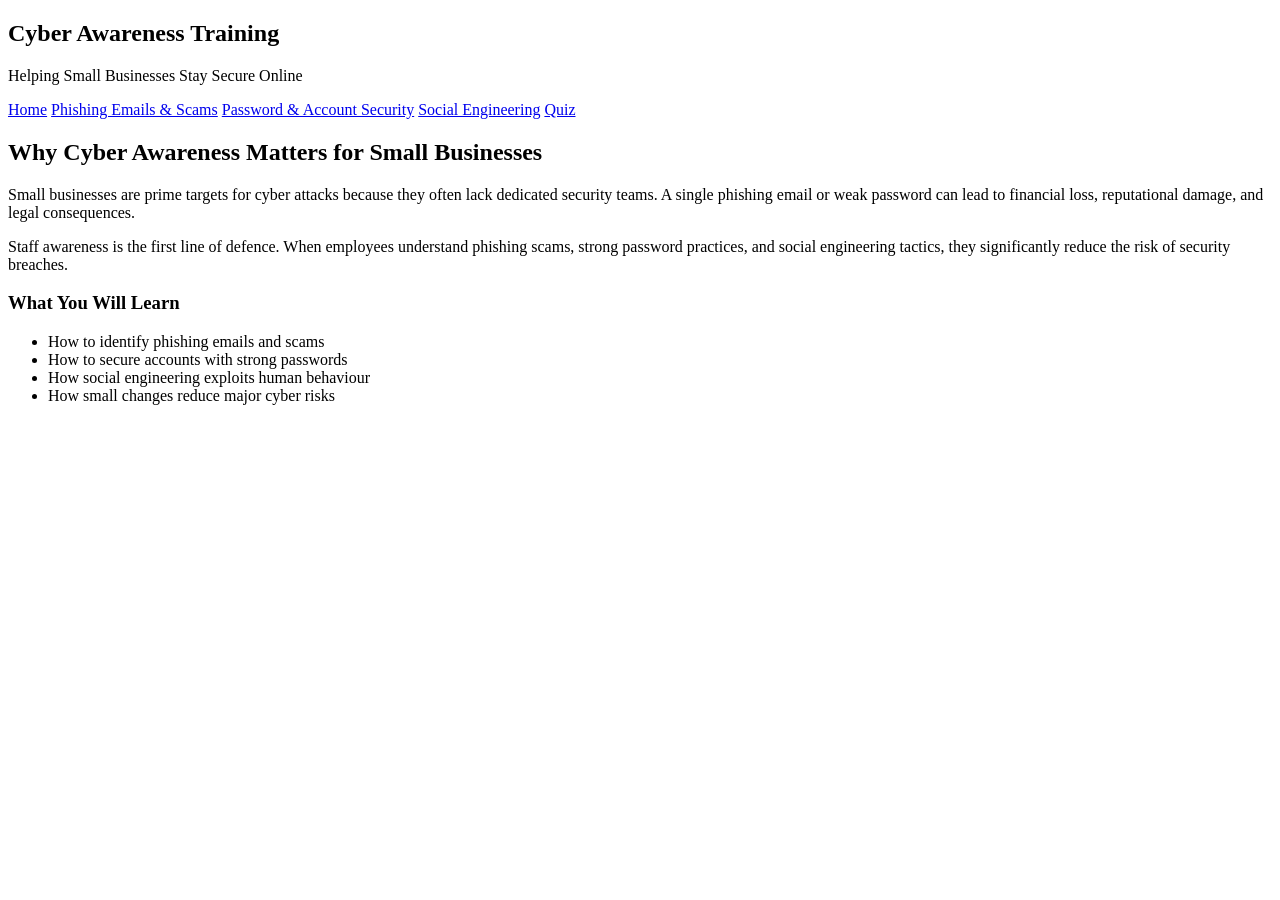
==== main.html @ b4e7c0b8 "Create main.html" ====
<!DOCTYPE html>
<html lang="en">
<head>
    <meta charset="UTF-8">
    <title>Cyber Awareness Training for Small Businesses</title>
    <meta name="viewport" content="width=device-width, initial-scale=1.0">
    <link rel="stylesheet" href="styles.css">
</head>
<body>

<!-- HERO SECTION -->
<section class="hero">
    <div class="hero-content">
        <h1>Cyber Awareness Training</h1>
        <p class="subtitle">Helping Small Businesses Stay Secure Online</p>

        <!-- NAVIGATION -->
        <div class="top-navigation">
            <a href="index.html">Home</a>
            <a href="phishing.html">Phishing Emails & Scams</a>
            <a href="password.html">Password & Account Security</a>
            <a href="social.html">Social Engineering</a>
            <a href="index5.html">Quiz</a>
        </div>
    </div>
</section>

<!-- MAIN CONTENT -->
<section class="container">

    <div class="content-card">
        <h2>Why Cyber Awareness Matters for Small Businesses</h2>
        <p>
            Small businesses are prime targets for cyber attacks because they often lack
            dedicated security teams. A single phishing email or weak password can lead
            to financial loss, reputational damage, and legal consequences.
        </p>
        <p>
            Staff awareness is the first line of defence. When employees understand
            phishing scams, strong password practices, and social engineering tactics,
            they significantly reduce the risk of security breaches.
        </p>
    </div>

    <div class="content-card">
        <h3>What You Will Learn</h3>
        <ul>
            <li>How to identify phishing emails and scams</li>
            <li>How to secure accounts with strong passwords</li>
            <li>How social engineering exploits human behaviour</li>
            <li>How small changes reduce major cyber risks</li>
        </ul>
    </div>

</section>

</body>
</html>
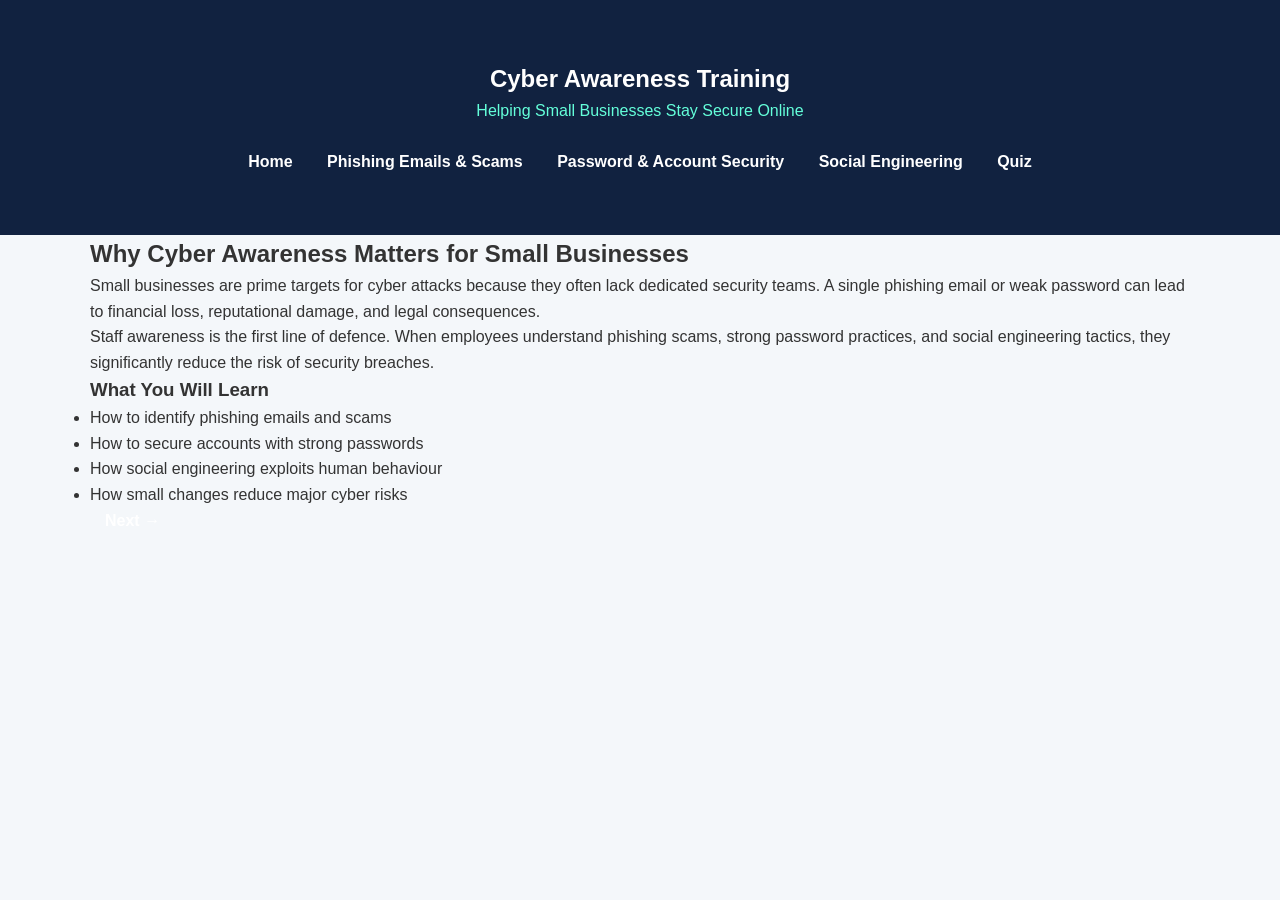
==== commit b20ca2f3: "Update main.html" ====
--- a/main.html
+++ b/main.html
@@ -52,6 +52,9 @@
         </ul>
     </div>
 
+        <nav class="page-navigation">
+            <a href="main2.html" class="nav-btn next-btn">Next →</a>
+        </nav>
 </section>
 
 </body>
--- a/styles.css
+++ b/styles.css
@@ -0,0 +1,140 @@
+* {
+    margin: 0;
+    padding: 0;
+    box-sizing: border-box;
+}
+
+body {
+    font-family: Arial, Helvetica, sans-serif;
+    background-color: #f4f7fa;
+    color: #333;
+    line-height: 1.6;
+}
+
+.container {
+    width: 90%;
+    max-width: 1100px;
+    margin: auto;
+}
+
+/* Header */
+header {
+    background: #0a192f;
+    color: white;
+    padding: 30px 0;
+    text-align: center;
+}
+
+.subtitle {
+    margin: 10px 0 20px;
+    font-weight: 300;
+    color: #64ffda;
+}
+
+nav a {
+    color: white;
+    text-decoration: none;
+    margin: 0 15px;
+    font-weight: bold;
+}
+
+nav a:hover {
+    color: #64ffda;
+}
+
+/* Hero Section */
+.hero {
+    background: #112240;
+    color: white;
+    padding: 60px 0;
+    text-align: center;
+}
+
+.hero h2 {
+    font-size: 2rem;
+    margin-bottom: 20px;
+}
+
+.hero p {
+    max-width: 700px;
+    margin: auto;
+    margin-bottom: 25px;
+}
+
+.btn {
+    display: inline-block;
+    padding: 10px 25px;
+    background: #64ffda;
+    color: #0a192f;
+    text-decoration: none;
+    font-weight: bold;
+    border-radius: 5px;
+}
+
+.btn:hover {
+    background: #52e0c4;
+}
+
+/* Features Section */
+.features {
+    display: flex;
+    justify-content: space-between;
+    padding: 60px 0;
+    gap: 20px;
+}
+
+.card {
+    background: white;
+    padding: 25px;
+    border-radius: 8px;
+    flex: 1;
+    box-shadow: 0 5px 15px rgba(0, 0, 0, 0.05);
+}
+
+.card h3 {
+    margin-bottom: 15px;
+}
+
+/* About Section */
+.about {
+    background: white;
+    padding: 60px 0;
+    text-align: center;
+}
+
+.about p {
+    max-width: 800px;
+    margin: auto;
+}
+
+/* Footer */
+footer {
+    background: #0a192f;
+    color: white;
+    text-align: center;
+    padding: 20px 0;
+    margin-top: 40px;
+}
+
+/* Responsive Design */
+@media (max-width: 768px) {
+    .features {
+        flex-direction: column;
+    }
+}
+/* TOP NAVIGATION */
+.top-navigation {
+    margin-top: 25px;
+}
+
+.top-navigation a {
+    color: white;
+    text-decoration: none;
+    margin: 0 15px;
+    font-weight: 600;
+    transition: opacity 0.3s ease;
+}
+
+.top-navigation a:hover {
+    opacity: 0.8;
+}
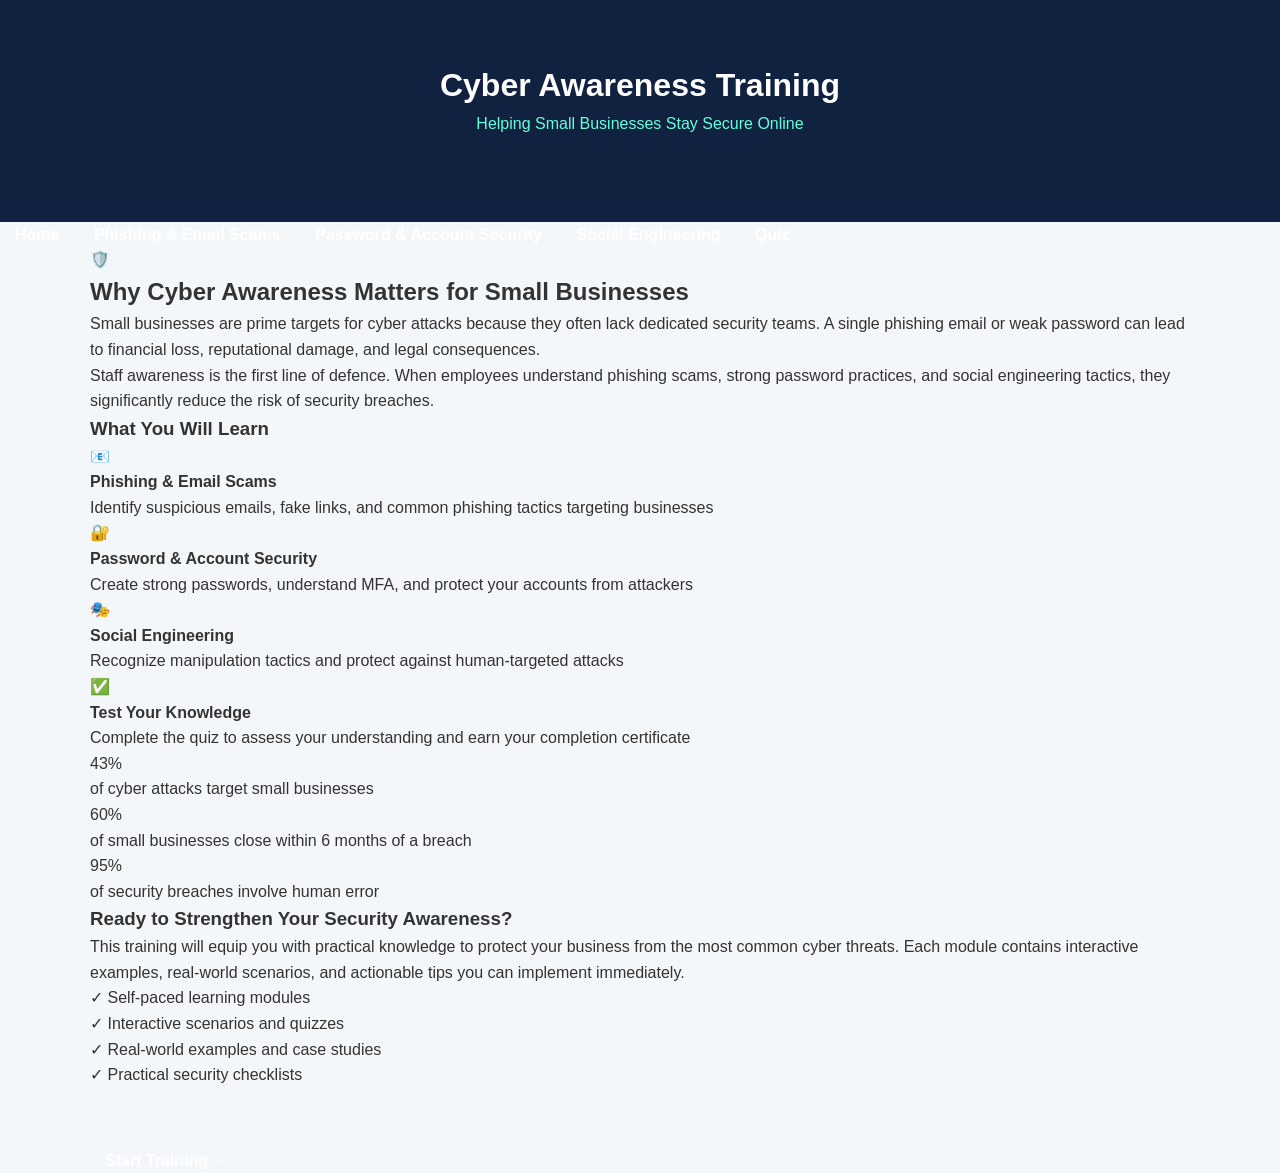
==== commit 4f8084ca: "Update main.html" ====
--- a/main.html
+++ b/main.html
@@ -2,60 +2,115 @@
 <html lang="en">
 <head>
     <meta charset="UTF-8">
+    <meta name="viewport" content="width=device-width, initial-scale=1.0">
     <title>Cyber Awareness Training for Small Businesses</title>
-    <meta name="viewport" content="width=device-width, initial-scale=1.0">
     <link rel="stylesheet" href="styles.css">
 </head>
 <body>
+    <header class="hero">
+        <div class="hero-content">
+            <h1>Cyber Awareness Training</h1>
+            <p class="subtitle">Helping Small Businesses Stay Secure Online</p>
+        </div>
+    </header>
 
-<!-- HERO SECTION -->
-<section class="hero">
-    <div class="hero-content">
-        <h1>Cyber Awareness Training</h1>
-        <p class="subtitle">Helping Small Businesses Stay Secure Online</p>
+    <nav class="main-navigation">
+        <div class="nav-container">
+            <a href="index.html" class="nav-link active">Home</a>
+            <a href="phishing.html" class="nav-link">Phishing & Email Scams</a>
+            <a href="password.html" class="nav-link">Password & Account Security</a>
+            <a href="social.html" class="nav-link">Social Engineering</a>
+            <a href="quiz.html" class="nav-link">Quiz</a>
+        </div>
+    </nav>
 
-        <!-- NAVIGATION -->
-        <div class="top-navigation">
-            <a href="index.html">Home</a>
-            <a href="phishing.html">Phishing Emails & Scams</a>
-            <a href="password.html">Password & Account Security</a>
-            <a href="social.html">Social Engineering</a>
-            <a href="index5.html">Quiz</a>
-        </div>
-    </div>
-</section>
+    <main class="container">
+        <section class="intro-section">
+            <div class="content-card feature-card">
+                <div class="icon-large">🛡️</div>
+                <h2>Why Cyber Awareness Matters for Small Businesses</h2>
+                <p>
+                    Small businesses are prime targets for cyber attacks because they often lack
+                    dedicated security teams. A single phishing email or weak password can lead
+                    to financial loss, reputational damage, and legal consequences.
+                </p>
+                <p>
+                    Staff awareness is the first line of defence. When employees understand
+                    phishing scams, strong password practices, and social engineering tactics,
+                    they significantly reduce the risk of security breaches.
+                </p>
+            </div>
 
-<!-- MAIN CONTENT -->
-<section class="container">
+            <div class="content-card">
+                <h3>What You Will Learn</h3>
+                <div class="learning-grid">
+                    <div class="learning-item">
+                        <div class="learning-icon">📧</div>
+                        <h4>Phishing & Email Scams</h4>
+                        <p>Identify suspicious emails, fake links, and common phishing tactics targeting businesses</p>
+                    </div>
+                    <div class="learning-item">
+                        <div class="learning-icon">🔐</div>
+                        <h4>Password & Account Security</h4>
+                        <p>Create strong passwords, understand MFA, and protect your accounts from attackers</p>
+                    </div>
+                    <div class="learning-item">
+                        <div class="learning-icon">🎭</div>
+                        <h4>Social Engineering</h4>
+                        <p>Recognize manipulation tactics and protect against human-targeted attacks</p>
+                    </div>
+                    <div class="learning-item">
+                        <div class="learning-icon">✅</div>
+                        <h4>Test Your Knowledge</h4>
+                        <p>Complete the quiz to assess your understanding and earn your completion certificate</p>
+                    </div>
+                </div>
+            </div>
 
-    <div class="content-card">
-        <h2>Why Cyber Awareness Matters for Small Businesses</h2>
-        <p>
-            Small businesses are prime targets for cyber attacks because they often lack
-            dedicated security teams. A single phishing email or weak password can lead
-            to financial loss, reputational damage, and legal consequences.
-        </p>
-        <p>
-            Staff awareness is the first line of defence. When employees understand
-            phishing scams, strong password practices, and social engineering tactics,
-            they significantly reduce the risk of security breaches.
-        </p>
-    </div>
+            <div class="stats-section">
+                <div class="stat-card">
+                    <div class="stat-number">43%</div>
+                    <div class="stat-label">of cyber attacks target small businesses</div>
+                </div>
+                <div class="stat-card">
+                    <div class="stat-number">60%</div>
+                    <div class="stat-label">of small businesses close within 6 months of a breach</div>
+                </div>
+                <div class="stat-card">
+                    <div class="stat-number">95%</div>
+                    <div class="stat-label">of security breaches involve human error</div>
+                </div>
+            </div>
 
-    <div class="content-card">
-        <h3>What You Will Learn</h3>
-        <ul>
-            <li>How to identify phishing emails and scams</li>
-            <li>How to secure accounts with strong passwords</li>
-            <li>How social engineering exploits human behaviour</li>
-            <li>How small changes reduce major cyber risks</li>
-        </ul>
-    </div>
+            <div class="content-card cta-card">
+                <h3>Ready to Strengthen Your Security Awareness?</h3>
+                <p>This training will equip you with practical knowledge to protect your business from the most common cyber threats. Each module contains interactive examples, real-world scenarios, and actionable tips you can implement immediately.</p>
+                <div class="cta-features">
+                    <div class="cta-feature">
+                        <span class="check-icon">✓</span>
+                        <span>Self-paced learning modules</span>
+                    </div>
+                    <div class="cta-feature">
+                        <span class="check-icon">✓</span>
+                        <span>Interactive scenarios and quizzes</span>
+                    </div>
+                    <div class="cta-feature">
+                        <span class="check-icon">✓</span>
+                        <span>Real-world examples and case studies</span>
+                    </div>
+                    <div class="cta-feature">
+                        <span class="check-icon">✓</span>
+                        <span>Practical security checklists</span>
+                    </div>
+                </div>
+            </div>
+        </section>
 
         <nav class="page-navigation">
-            <a href="main2.html" class="nav-btn next-btn">Next →</a>
+            <a href="phishing.html" class="nav-btn next-btn full-width">Start Training →</a>
         </nav>
-</section>
+    </main>
 
+    <script src="script.js"></script>
 </body>
 </html>
--- a/styles.css
+++ b/styles.css
@@ -134,6 +134,12 @@
     font-weight: 600;
     transition: opacity 0.3s ease;
 }
+.page-navigation {
+    display: flex;
+    justify-content: space-between;
+    gap: 20px;
+    margin-top: 60px;
+}
 
 .top-navigation a:hover {
     opacity: 0.8;
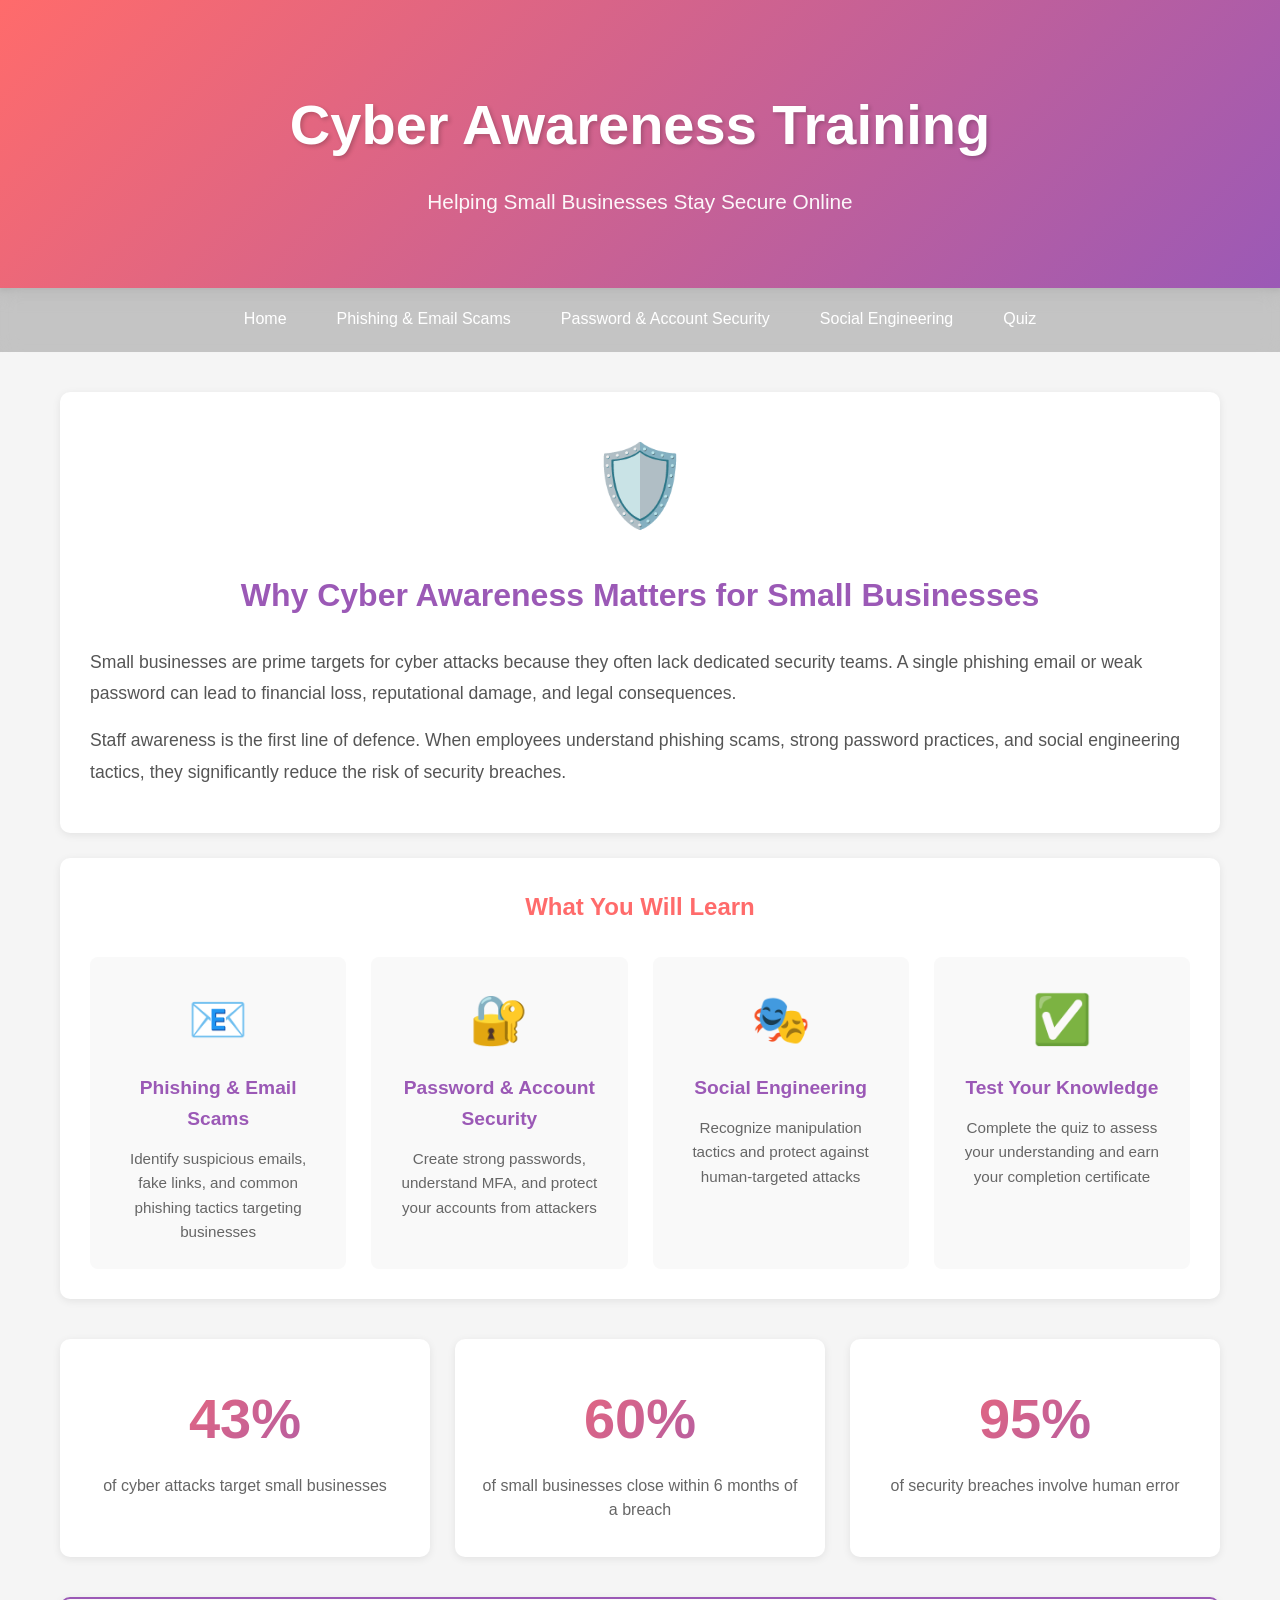
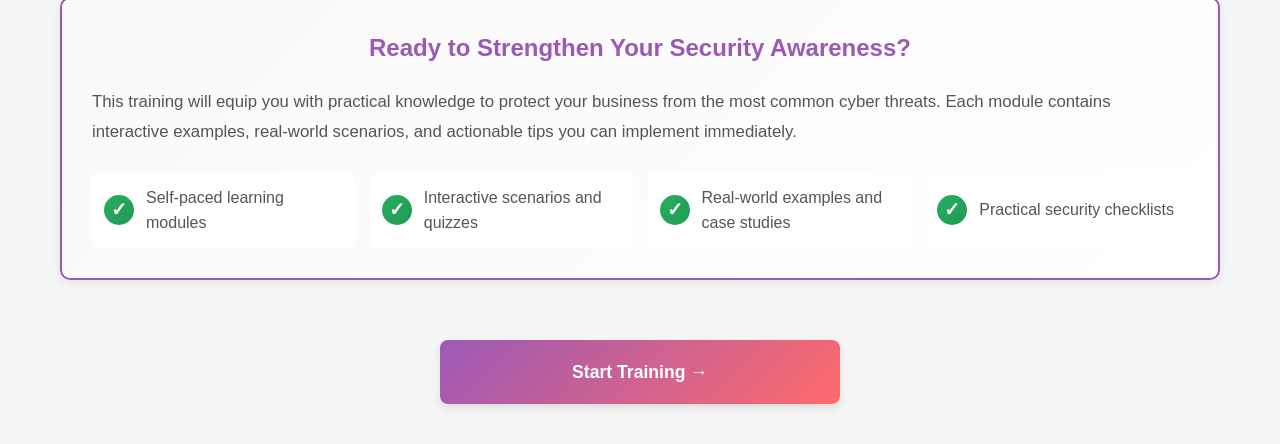
==== commit 5cbeb073: "Update main.html" ====
--- a/main.html
+++ b/main.html
@@ -107,7 +107,7 @@
         </section>
 
         <nav class="page-navigation">
-            <a href="phishing.html" class="nav-btn next-btn full-width">Start Training →</a>
+            <a href="main2.html" class="nav-btn next-btn full-width">Start Training →</a>
         </nav>
     </main>
 
--- a/styles.css
+++ b/styles.css
@@ -5,135 +5,256 @@
 }
 
 body {
-    font-family: Arial, Helvetica, sans-serif;
-    background-color: #f4f7fa;
+    font-family: 'Segoe UI', Tahoma, Geneva, Verdana, sans-serif;
+    line-height: 1.6;
     color: #333;
-    line-height: 1.6;
-}
-
-.container {
-    width: 90%;
-    max-width: 1100px;
-    margin: auto;
-}
-
-/* Header */
-header {
-    background: #0a192f;
+    background-color: #f5f5f5;
+}
+
+.hero {
+    background: linear-gradient(135deg, #ff6b6b 0%, #9b59b6 100%);
     color: white;
-    padding: 30px 0;
-    text-align: center;
+    padding: 80px 20px 40px;
+    text-align: center;
+    box-shadow: 0 4px 6px rgba(0, 0, 0, 0.1);
+}
+
+.hero-content h1 {
+    font-size: 3.5rem;
+    margin-bottom: 15px;
+    font-weight: 700;
+    text-shadow: 2px 2px 4px rgba(0, 0, 0, 0.2);
 }
 
 .subtitle {
-    margin: 10px 0 20px;
+    font-size: 1.3rem;
     font-weight: 300;
-    color: #64ffda;
-}
-
-nav a {
+    opacity: 0.95;
+    margin-bottom: 30px;
+}
+
+.main-navigation {
+    background: rgba(0, 0, 0, 0.2);
+    padding: 0;
+    position: sticky;
+    top: 0;
+    z-index: 100;
+    backdrop-filter: blur(10px);
+}
+
+.nav-container {
+    max-width: 1200px;
+    margin: 0 auto;
+    display: flex;
+    justify-content: center;
+    flex-wrap: wrap;
+    gap: 0;
+}
+
+.nav-link {
     color: white;
     text-decoration: none;
-    margin: 0 15px;
-    font-weight: bold;
-}
-
-nav a:hover {
-    color: #64ffda;
-}
-
-/* Hero Section */
-.hero {
-    background: #112240;
+    padding: 18px 25px;
+    font-weight: 500;
+    font-size: 1rem;
+    transition: background-color 0.3s ease;
+    border-bottom: 3px solid transparent;
+}
+
+.nav-link:hover {
+    background-color: rgba(255, 255, 255, 0.1);
+}
+
+.nav-link.active {
+    background-color: rgba(255, 255, 255, 0.15);
+    border-bottom-color: white;
+}
+
+.container {
+    max-width: 1200px;
+    margin: 0 auto;
+    padding: 40px 20px;
+}
+
+h2 {
+    font-size: 2rem;
+    color: #9b59b6;
+    margin-bottom: 20px;
+    text-align: center;
+}
+
+h3 {
+    font-size: 1.5rem;
+    color: #ff6b6b;
+    margin-bottom: 20px;
+    text-align: center;
+}
+
+h4 {
+    font-size: 1.2rem;
+    color: #555;
+    margin-bottom: 10px;
+}
+
+.content-card {
+    background: white;
+    padding: 30px;
+    margin-bottom: 25px;
+    border-radius: 10px;
+    box-shadow: 0 2px 8px rgba(0, 0, 0, 0.08);
+    transition: transform 0.3s ease, box-shadow 0.3s ease;
+}
+
+.content-card:hover {
+    transform: translateY(-3px);
+    box-shadow: 0 4px 12px rgba(0, 0, 0, 0.12);
+}
+
+.feature-card {
+    text-align: center;
+}
+
+.icon-large {
+    font-size: 5rem;
+    margin-bottom: 20px;
+}
+
+.feature-card h2 {
+    margin-bottom: 25px;
+}
+
+.feature-card p {
+    font-size: 1.1rem;
+    line-height: 1.8;
+    color: #555;
+    margin-bottom: 15px;
+    text-align: left;
+}
+
+.learning-grid {
+    display: grid;
+    grid-template-columns: repeat(auto-fit, minmax(250px, 1fr));
+    gap: 25px;
+    margin-top: 30px;
+}
+
+.learning-item {
+    text-align: center;
+    padding: 25px;
+    background: #f9f9f9;
+    border-radius: 8px;
+    transition: transform 0.3s ease, background-color 0.3s ease;
+}
+
+.learning-item:hover {
+    transform: translateY(-5px);
+    background-color: #fff;
+    box-shadow: 0 4px 12px rgba(0, 0, 0, 0.1);
+}
+
+.learning-icon {
+    font-size: 3rem;
+    margin-bottom: 15px;
+}
+
+.learning-item h4 {
+    color: #9b59b6;
+    margin-bottom: 12px;
+}
+
+.learning-item p {
+    font-size: 0.95rem;
+    color: #666;
+    line-height: 1.6;
+}
+
+.stats-section {
+    display: grid;
+    grid-template-columns: repeat(auto-fit, minmax(250px, 1fr));
+    gap: 25px;
+    margin: 40px 0;
+}
+
+.stat-card {
+    background: white;
+    padding: 35px 25px;
+    border-radius: 10px;
+    text-align: center;
+    box-shadow: 0 2px 8px rgba(0, 0, 0, 0.08);
+    transition: transform 0.3s ease, box-shadow 0.3s ease;
+}
+
+.stat-card:hover {
+    transform: translateY(-5px);
+    box-shadow: 0 4px 12px rgba(0, 0, 0, 0.12);
+}
+
+.stat-number {
+    font-size: 3.5rem;
+    font-weight: 700;
+    background: linear-gradient(135deg, #ff6b6b 0%, #9b59b6 100%);
+    -webkit-background-clip: text;
+    -webkit-text-fill-color: transparent;
+    background-clip: text;
+    margin-bottom: 10px;
+}
+
+.stat-label {
+    font-size: 1rem;
+    color: #666;
+    line-height: 1.5;
+}
+
+.cta-card {
+    background: linear-gradient(135deg, #f9f9f9 0%, #ffffff 100%);
+    border: 2px solid #9b59b6;
+}
+
+.cta-card h3 {
+    color: #9b59b6;
+    margin-bottom: 20px;
+}
+
+.cta-card > p {
+    font-size: 1.05rem;
+    color: #555;
+    line-height: 1.8;
+    margin-bottom: 25px;
+    text-align: left;
+}
+
+.cta-features {
+    display: grid;
+    grid-template-columns: repeat(auto-fit, minmax(250px, 1fr));
+    gap: 15px;
+    margin-top: 20px;
+}
+
+.cta-feature {
+    display: flex;
+    align-items: center;
+    gap: 12px;
+    padding: 12px;
+    background: white;
+    border-radius: 6px;
+    font-size: 1rem;
+    color: #555;
+}
+
+.check-icon {
+    flex-shrink: 0;
+    width: 30px;
+    height: 30px;
+    background: linear-gradient(135deg, #27ae60 0%, #229954 100%);
     color: white;
-    padding: 60px 0;
-    text-align: center;
-}
-
-.hero h2 {
-    font-size: 2rem;
-    margin-bottom: 20px;
-}
-
-.hero p {
-    max-width: 700px;
-    margin: auto;
-    margin-bottom: 25px;
-}
-
-.btn {
-    display: inline-block;
-    padding: 10px 25px;
-    background: #64ffda;
-    color: #0a192f;
-    text-decoration: none;
-    font-weight: bold;
-    border-radius: 5px;
-}
-
-.btn:hover {
-    background: #52e0c4;
-}
-
-/* Features Section */
-.features {
+    border-radius: 50%;
     display: flex;
-    justify-content: space-between;
-    padding: 60px 0;
-    gap: 20px;
-}
-
-.card {
-    background: white;
-    padding: 25px;
-    border-radius: 8px;
-    flex: 1;
-    box-shadow: 0 5px 15px rgba(0, 0, 0, 0.05);
-}
-
-.card h3 {
-    margin-bottom: 15px;
-}
-
-/* About Section */
-.about {
-    background: white;
-    padding: 60px 0;
-    text-align: center;
-}
-
-.about p {
-    max-width: 800px;
-    margin: auto;
-}
-
-/* Footer */
-footer {
-    background: #0a192f;
-    color: white;
-    text-align: center;
-    padding: 20px 0;
-    margin-top: 40px;
-}
-
-/* Responsive Design */
-@media (max-width: 768px) {
-    .features {
-        flex-direction: column;
-    }
-}
-/* TOP NAVIGATION */
-.top-navigation {
-    margin-top: 25px;
-}
-
-.top-navigation a {
-    color: white;
-    text-decoration: none;
-    margin: 0 15px;
-    font-weight: 600;
-    transition: opacity 0.3s ease;
-}
+    align-items: center;
+    justify-content: center;
+    font-weight: 700;
+    font-size: 1.2rem;
+}
+
 .page-navigation {
     display: flex;
     justify-content: space-between;
@@ -141,6 +262,66 @@
     margin-top: 60px;
 }
 
-.top-navigation a:hover {
-    opacity: 0.8;
-}
+.nav-btn {
+    flex: 1;
+    padding: 18px 35px;
+    font-size: 1.1rem;
+    text-decoration: none;
+    color: white;
+    background: linear-gradient(135deg, #9b59b6 0%, #ff6b6b 100%);
+    border-radius: 8px;
+    text-align: center;
+    font-weight: 600;
+    transition: transform 0.3s ease, box-shadow 0.3s ease;
+    box-shadow: 0 4px 8px rgba(0, 0, 0, 0.1);
+    display: block;
+}
+
+.nav-btn:hover {
+    transform: translateY(-2px);
+    box-shadow: 0 6px 12px rgba(0, 0, 0, 0.15);
+}
+
+.nav-btn.full-width {
+    max-width: 400px;
+    margin: 0 auto;
+}
+
+@media (max-width: 768px) {
+    .hero-content h1 {
+        font-size: 2.5rem;
+    }
+
+    .subtitle {
+        font-size: 1.1rem;
+    }
+
+    .nav-container {
+        flex-direction: column;
+    }
+
+    .nav-link {
+        text-align: center;
+        border-bottom: 1px solid rgba(255, 255, 255, 0.2);
+    }
+
+    .learning-grid {
+        grid-template-columns: 1fr;
+    }
+
+    .stats-section {
+        grid-template-columns: 1fr;
+    }
+
+    .cta-features {
+        grid-template-columns: 1fr;
+    }
+
+    .stat-number {
+        font-size: 2.5rem;
+    }
+
+    h2 {
+        font-size: 1.7rem;
+    }
+}
